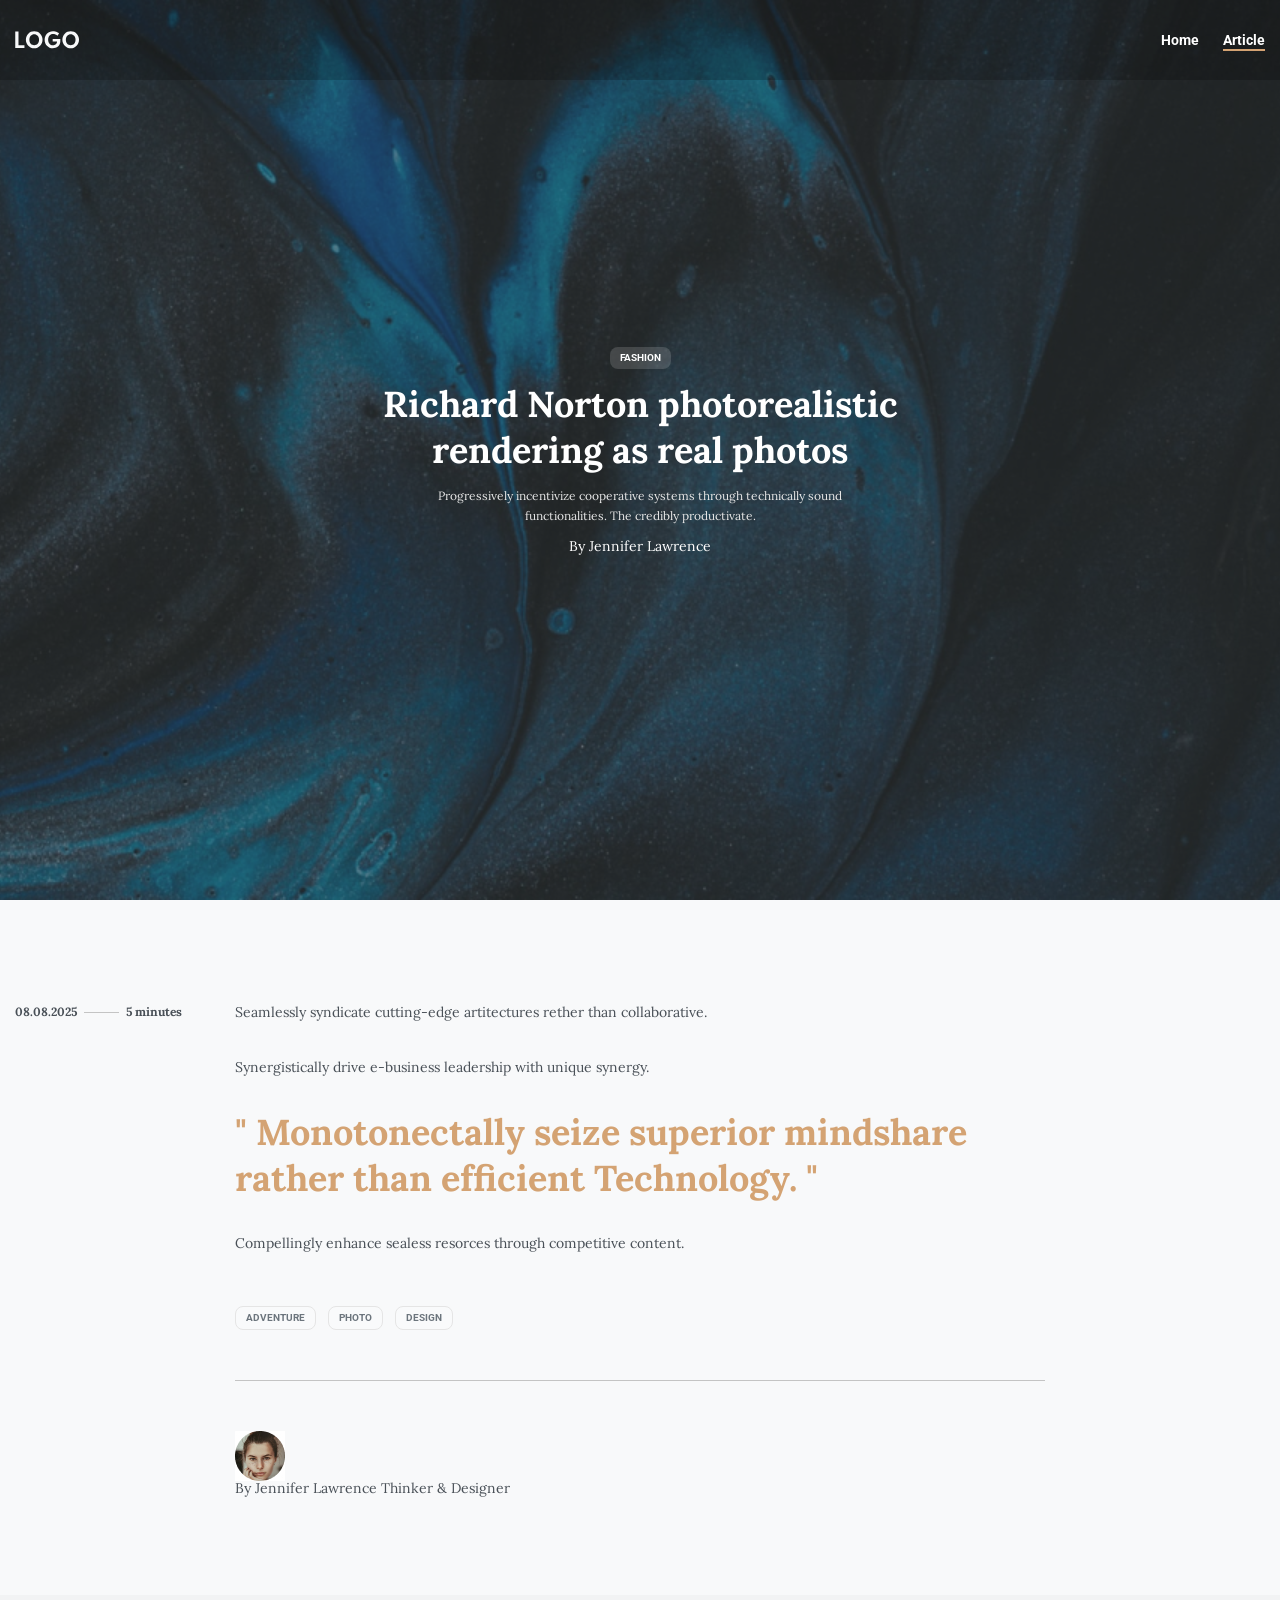
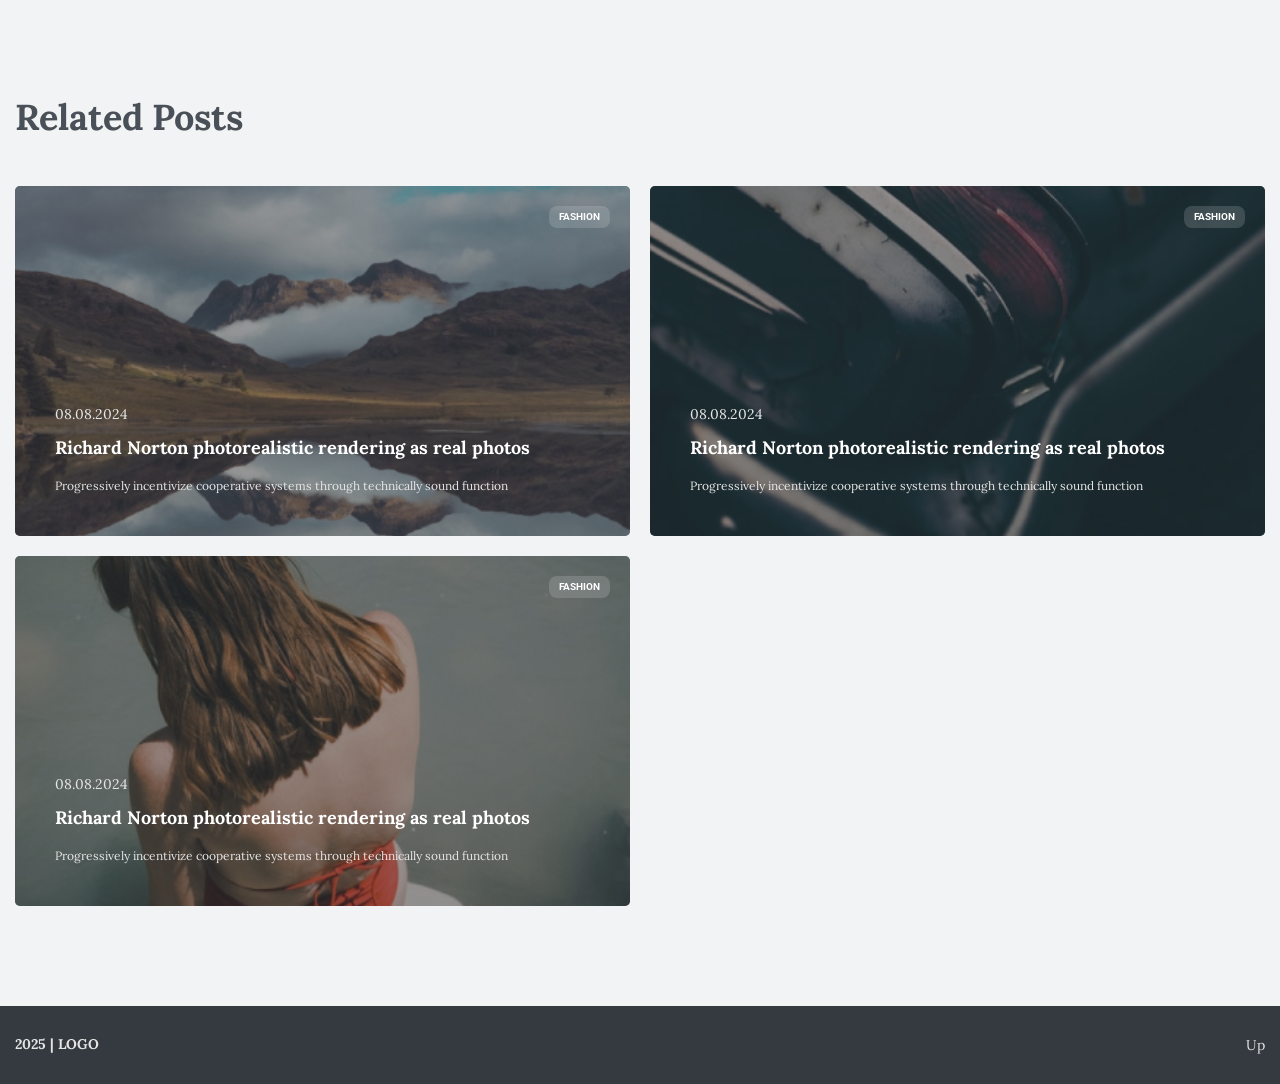
==== article.html @ da2edcae "article" ====
<!DOCTYPE html>
<html lang="en">

<head>
    <meta charset="UTF-8">
    <!-- <meta http-equiv="X-UA-Compatible" content="IE=edge"> -->
    <meta name="viewport" content="width=device-width, initial-scale=1.0">
    <link href="https://fonts.googleapis.com/css?family=Lora:regular,700&display=swap" rel="stylesheet" />
    <link href="https://fonts.googleapis.com/css?family=Roboto:700&display=swap" rel="stylesheet" />
    <link rel="stylesheet" href="css/style.css">
    <title>Article Template - Minimal Blog Template Helvetika</title>
</head>

<body>
    <div class="wrapper">
        <!-- <header class="header">
            <div class="header__container">
                <a href="index.html" class="header__logo">
                    <img src="img/logo.svg" alt="Logo">
                </a>
            </div>
            <nav class="header__menu menu">
                <ul class="menu__list">
                    <li class="menu__item">
                        <a href="index.html" class="menu__link ">Home</a>
                    </li>
                    <li class="menu__item">
                        <a href="article.html" class="menu__link active">Article</a>
                    </li>
                </ul>
            </nav>    
    </header> -->
        <header class="header">
            <div class="header__container">
                <div class="header__logo">
                    <img src="img/logo.svg" alt="Logo">
                </div>
                <nav class="header__menu menu">
                    <ul class="menu__list">
                        <li class="menu__item">
                            <a href="index.html" class="menu__link ">Home</a>
                        </li>
                        <li class="menu__item">
                            <a href="article.html" class="menu__link active">Article</a>
                        </li>
                    </ul>
                </nav>
            </div>
        </header>


        <main class="article">
            <section class="article__big-post big-post">
                <div class="big-post__container">
                    <a data-item href="#" class="big-post__category category">FASHION</a>
                    <h2 data-item class="big-post__title title">
                        Richard Norton photorealistic rendering as real
                        photos
                    </h2>
                    <div data-item class="big-post__text text">
                        <p>Progressively incentivize cooperative systems through technically sound functionalities.
                            The credibly productivate.</p>
                    </div>
                    <a data-item href="#" class="big-post__author">By Jennifer Lawrence</a>
                </div>
                <div class="big-post__bg">
                    <img src="img/article/image.jpg" alt="Image">
                </div>
            </section>
            <div class="article__content">
                <div class="article__container">
                    <aside class="article__info">
                        <div class="article_date">08.08.2025</div>
                        <div class="article__time">5 minutes</div>
                    </aside>
                    <div class="article__body">
                        <div class="article__text">
                            <p data-item>Seamlessly syndicate cutting-edge artitectures rether than collaborative.</p>
                            <p data-item>Synergistically drive e-business leadership with unique synergy.</p>
                            <blockquote data-item>" Monotonectally seize superior mindshare rather than efficient Technology. "</blockquote>
                            <p data-item>Compellingly enhance sealess resorces through competitive content.</p>
                        </div>
                        <div class="article__tags">
                            <a href="" class="article__tag category">ADVENTURE</a>
                            <a href="" class="article__tag category">PHOTO</a>
                            <a href="" class="article__tag category">DESIGN</a>
                        </div>
                        <div class="article__author author">
                            <div class="author__avatar">
                                <img src="img/article/avatar.jpg" alt="Image">
                            </div>
                            <div class="author_body">
                                <a href="#" class="author__title">By Jennifer Lawrence</a>
                                <a href="#" class="author__skils">Thinker & Designer</a>
                            </div>

                        </div>
                    </div>
                </div>
            </div>


            <!-- <div class="home__sections">
            <div class="home__main-slider main-slider swiper">
                <div class="main-slider__wrapper swiper-wrapper">
                    <div class="main-slider__slide swiper-slide ">
                        <img class="main-slider__bg" src="img/main-slider/01.jpg" alt="Image">
                        <div class="main-slider__container">
                            <a href="#" class="main-slider__category category">ADVENTURE</a>
                            <div class="main-slider__title title">Richird Norton photorealistic rendering as real
                                photos</div>
                            <div class="main-slider__body">
                                <div class="main-slider__date">15.04.2025</div>
                                <div class="main-slider__text text">
                                    <p>Progressively incentivize cooperative systems
                                        through technically sound functionalities. The credibly productivate
                                        seamless data.</p>
                                </div>
                            </div>
                        </div>
                    </div>
                    <div class="main-slider__slide swiper-slide">
                        <img class="main-slider__bg" src="img/main-slider/02.jpg" alt="Image">
                        <div class="main-slider__container">
                            <a href="#" class="main-slider__category category">ADVENTURE</a>
                            <div class="main-slider__title title">Lorem ipsum dolor sit amet, consectetur
                                adipisicing elit. Nulla, similique.</div>
                            <div class="main-slider__body">
                                <div class="main-slider__date">31.05.2025</div>
                                <div class="main-slider__text text">
                                    <p>Progressively incentivize cooperative systems
                                        through technically sound functionalities. The credibly productivate
                                        seamless data.</p>
                                </div>
                            </div>
                        </div>
                    </div>
                    <div class="main-slider__slide swiper-slide">
                        <img class="main-slider__bg" src="img/main-slider/03.jpg" alt="Image">
                        <div class="main-slider__container">
                            <a href="#" class="main-slider__category category">ADVENTURE</a>
                            <div class="main-slider__title title">Lorem ipsum dolor sit, amet consectetur
                                adipisicing elit. Delectus vero iste possimus iure ab deserunt illo.</div>
                            <div class="main-slider__body">
                                <div class="main-slider__date">11.06.2025</div>
                                <div class="main-slider__text text">
                                    <p>Progressively incentivize cooperative systems
                                        through technically sound functionalities. The credibly productivate
                                        seamless data.</p>
                                </div>
                            </div>
                        </div>
                    </div>
                </div>
                <div class="main-slider__bullets bullets">
                    <div class="bullets__container">
                        <div class="bullets__items"></div>
                    </div>
                </div>
            </div>


            <section class="home__popular popular">
                <div class="popular__container">
                    <div data-item class="popular__header">
                        <h2 class="popular__title title title_dark">Popular topics</h2>
                        <nav class="popular__nav nav-popular">
                            <button type="button" class="nav-popular__item active">Adventure</button>
                            <button type="button" class="nav-popular__item ">Travel</button>
                            <button type="button" class="nav-popular__item ">Technology</button>
                            <button type="button" class="nav-popular__item ">Fashion</button>
                        </nav>
                    </div>
                    <div class="popular__content">
                        <div class="popular__tab active">
                            <div class="popular__items">
                                <article data-item class="popular__item item-popular">
                                    <a href="" class="item-popular__category category">ADVENTURE</a>
                                    <a href="#" class="item-popular__image">
                                        <img src="img/popular/01.jpg" alt="Image">
                                    </a>
                                    <div class="item-popular__date">08.08.2024</div>
                                    <h4 class="item-popular__title">
                                        <a href="" class="item-popular__link-title">
                                            Dream destination to visit this year in Paris
                                        </a>
                                    </h4>
                                    <div class="item-popular__text text">
                                        <p>Prorressively incentivize cooperative systems through technically sound
                                            functionalities. Credibly productivate seamless data with flexible
                                            schemas.</p>
                                    </div>
                                </article>
                                <article data-item class="popular__item item-popular">
                                    <a href="" class="item-popular__category category">ADVENTURE</a>
                                    <a href="#" class="item-popular__image">
                                        <img src="img/popular/05.jpg" alt="Image">
                                    </a>
                                    <div class="item-popular__date">08.08.2024</div>
                                    <h4 class="item-popular__title">
                                        <a href="" class="item-popular__link-title">
                                            Thins to know before visiting Cave in Germany
                                        </a>
                                    </h4>
                                    <div class="item-popular__text text">
                                        <p>Prorressively incentivize cooperative systems through technically sound
                                            functionalities. </p>
                                    </div>
                                </article>
                                <article data-item class="popular__item item-popular">
                                    <a href="" class="item-popular__category category">TRAVEL</a>
                                    <a href="#" class="item-popular__image">
                                        <img src="img/popular/02.jpg" alt="Image">
                                    </a>
                                    <div class="item-popular__date">08.08.2024</div>
                                    <h4 class="item-popular__title">
                                        <a href="" class="item-popular__link-title">
                                            Breathtaking first-person photos around Europe
                                        </a>
                                    </h4>
                                    <div class="item-popular__text text">
                                        <p>What collectors need to know about authenticity.</p>
                                    </div>
                                </article>
                                <article data-item class="popular__item item-popular">
                                    <a href="" class="item-popular__category category">FASHION</a>
                                    <a href="#" class="item-popular__image">
                                        <img src="img/popular/03.jpg" alt="Image">
                                    </a>
                                    <div class="item-popular__date">08.08.2024</div>
                                    <h4 class="item-popular__title">
                                        <a href="" class="item-popular__link-title">
                                            Thins to know before visiting Cave in Germany
                                        </a>
                                    </h4>
                                    <div class="item-popular__text text">
                                        <p>Prorressively incentivize cooperative systems through technically sound
                                            functionalities. </p>
                                    </div>
                                </article>
                                <article data-item class="popular__item item-popular">
                                    <a href="" class="item-popular__category category">TECHNOLOGY</a>
                                    <a href="#" class="item-popular__image">
                                        <img src="img/popular/04.jpg" alt="Image">
                                    </a>
                                    <div class="item-popular__date">08.08.2024</div>
                                    <h4 class="item-popular__title">
                                        <a href="" class="item-popular__link-title">
                                            What collectors need to know about authenticity
                                        </a>
                                    </h4>
                                    <div class="item-popular__text text">
                                        <p> Credibly productivate seamless data with flexible schemas.</p>
                                    </div>
                                </article>
                                <article data-item class="popular__item item-popular">
                                    <a href="" class="item-popular__category category">ADVENTURE</a>
                                    <a href="#" class="item-popular__image">
                                        <img src="img/popular/06.jpg" alt="Image">
                                    </a>
                                    <div class="item-popular__date">08.08.2024</div>
                                    <h4 class="item-popular__title">
                                        <a href="" class="item-popular__link-title">
                                            Nina Smith vibrant work collab with Nike Dunk
                                        </a>
                                    </h4>
                                    <div class="item-popular__text text">
                                        <p>Prorressively incentivize cooperative systems through technically sound
                                            functionalities. </p>
                                    </div>
                                </article>
                                <article data-item class="popular__item item-popular">
                                    <a href="" class="item-popular__category category">ADVENTURE</a>
                                    <a href="#" class="item-popular__image">
                                        <img src="img/popular/07.jpg" alt="Image">
                                    </a>
                                    <div class="item-popular__date">08.08.2024</div>
                                    <h4 class="item-popular__title">
                                        <a href="" class="item-popular__link-title">
                                            Richard Norton photorealistic rendering as real photos
                                        </a>
                                    </h4>
                                    <div class="item-popular__text text">
                                        <p>Prorressively incentivize cooperative systems through technically sound
                                            functionalities. Credibly productivate seamless data with flexible
                                            schemas.</p>
                                    </div>
                                </article>
                                <article data-item class="popular__item item-popular">
                                    <a href="" class="item-popular__category category">ADVENTURE</a>
                                    <a href="#" class="item-popular__image">
                                        <img src="img/popular/05.jpg" alt="Image">
                                    </a>
                                    <div class="item-popular__date">08.08.2024</div>
                                    <h4 class="item-popular__title">
                                        <a href="" class="item-popular__link-title">
                                            Thins to know before visiting Cave in Germany
                                        </a>
                                    </h4>
                                    <div class="item-popular__text text">
                                        <p>Prorressively incentivize cooperative systems through technically sound
                                            functionalities. </p>
                                    </div>
                                </article>
                            </div>
                        </div>
                        <div class="popular__tab">
                            <div class="popular__items">
                                <article class="popular__item item-popular">
                                    <a href="" class="item-popular__category category">TRAVEL</a>
                                    <a href="#" class="item-popular__image">
                                        <img src="img/popular/08.jpg" alt="Image">
                                    </a>
                                    <div class="item-popular__date">08.08.2024</div>
                                    <h4 class="item-popular__title">
                                        <a href="" class="item-popular__link-title">
                                            Dream destination to visit this year in Paris
                                        </a>
                                    </h4>
                                    <div class="item-popular__text text">
                                        <p>Prorressively incentivize cooperative systems through technically sound
                                            functionalities. Credibly productivate seamless data with flexible
                                            schemas.</p>
                                    </div>
                                </article>

                            </div>
                        </div>
                        <div class="popular__tab">
                            <div class="popular__items">
                                <article data-item class="popular__item item-popular">
                                    <a href="" class="item-popular__category category">TECHNOLOGY</a>
                                    <a href="#" class="item-popular__image">
                                        <img src="img/popular/08.jpg" alt="Image">
                                    </a>
                                    <div class="item-popular__date">08.08.2024</div>
                                    <h4 class="item-popular__title">
                                        <a href="" class="item-popular__link-title">
                                            Dream destination to visit this year in Paris
                                        </a>
                                    </h4>
                                    <div class="item-popular__text text">
                                        <p>Prorressively incentivize cooperative systems through technically sound
                                            functionalities. Credibly productivate seamless data with flexible
                                            schemas.</p>
                                    </div>
                                </article>
                                <article data-item class="popular__item item-popular">
                                    <a href="" class="item-popular__category category">TECHNOLOGY</a>
                                    <a href="#" class="item-popular__image">
                                        <img src="img/popular/08.jpg" alt="Image">
                                    </a>
                                    <div class="item-popular__date">08.08.2024</div>
                                    <h4 class="item-popular__title">
                                        <a href="" class="item-popular__link-title">
                                            Dream destination to visit this year in Paris
                                        </a>
                                    </h4>
                                    <div class="item-popular__text text">
                                        <p>Prorressively incentivize cooperative systems through technically sound
                                            functionalities. Credibly productivate seamless data with flexible
                                            schemas.</p>
                                    </div>
                                </article>



                            </div>
                        </div>
                        <div class="popular__tab">
                            <div class="popular__items">
                                <article data-item class="popular__item item-popular">
                                    <a href="" class="item-popular__category category">FASHION</a>
                                    <a href="#" class="item-popular__image">
                                        <img src="img/popular/08.jpg" alt="Image">
                                    </a>
                                    <div class="item-popular__date">08.08.2024</div>
                                    <h4 class="item-popular__title">
                                        <a href="" class="item-popular__link-title">
                                            Dream destination to visit this year in Paris
                                        </a>
                                    </h4>
                                    <div class="item-popular__text text">
                                        <p>Prorressively incentivize cooperative systems through technically sound
                                            functionalities. Credibly productivate seamless data with flexible
                                            schemas.</p>
                                    </div>
                                </article>
                                <article data-item class="popular__item item-popular">
                                    <a href="" class="item-popular__category category">FASHION</a>
                                    <a href="#" class="item-popular__image">
                                        <img src="img/popular/07.jpg" alt="Image">
                                    </a>
                                    <div class="item-popular__date">08.08.2024</div>
                                    <h4 class="item-popular__title">
                                        <a href="" class="item-popular__link-title">
                                            Dream destination to visit this year in Paris
                                        </a>
                                    </h4>
                                    <div class="item-popular__text text">
                                        <p>Prorressively incentivize cooperative systems through technically sound
                                            functionalities. Credibly productivate seamless data with flexible
                                            schemas.</p>
                                    </div>
                                </article>
                                <article data-item class="popular__item item-popular">
                                    <a href="" class="item-popular__category category">FASHION</a>
                                    <a href="#" class="item-popular__image">
                                        <img src="img/popular/07.jpg" alt="Image">
                                    </a>
                                    <div class="item-popular__date">08.08.2024</div>
                                    <h4 class="item-popular__title">
                                        <a href="" class="item-popular__link-title">
                                            Dream destination to visit this year in Paris
                                        </a>
                                    </h4>
                                    <div class="item-popular__text text">
                                        <p>Prorressively incentivize cooperative systems through technically sound
                                            functionalities. Credibly productivate seamless data with flexible
                                            schemas.</p>
                                    </div>
                                </article>
                            </div>
                        </div>

                    </div>
                </div>
            </section>

        </div> -->

            <section class="article__related related">
                <div class="related__container">
                    <h2 data-item class="related__title title title_dark">Related Posts</h2>
                    <div class="related__items">
                        <article data-item class="related__item item-related">
                            <a href="#" class="item-related__category category">FASHION</a>
                            <a href="#" class="item-related__content">
                                <div class="item-related__date">08.08.2024</div>
                                <h4 class="item-related__title">Richard Norton photorealistic rendering as real photos
                                </h4>
                                <div class="item-related__text text">
                                    <p>Progressively incentivize cooperative systems through technically sound function
                                    </p>
                                </div>
                            </a>
                            <div class="item-related__image">
                                <img src="img/related/01.jpg" alt="Image">
                            </div>
                        </article>
                        <article data-item class="related__item item-related">
                            <a href="#" class="item-related__category category">FASHION</a>
                            <a href="#" class="item-related__content">
                                <div class="item-related__date">08.08.2024</div>
                                <h4 class="item-related__title">Richard Norton photorealistic rendering as real photos
                                </h4>
                                <div class="item-related__text text">
                                    <p>Progressively incentivize cooperative systems through technically sound function
                                    </p>
                                </div>
                            </a>
                            <div class="item-related__image">
                                <img src="img/related/02.jpg" alt="Image">
                            </div>
                        </article>
                        <article data-item class="related__item item-related">
                            <a href="#" class="item-related__category category">FASHION</a>
                            <a href="#" class="item-related__content">
                                <div class="item-related__date">08.08.2024</div>
                                <h4 class="item-related__title">Richard Norton photorealistic rendering as real photos
                                </h4>
                                <div class="item-related__text text">
                                    <p>Progressively incentivize cooperative systems through technically sound function
                                    </p>
                                </div>
                            </a>
                            <div class="item-related__image">
                                <img src="img/related/03.jpg" alt="Image">
                            </div>
                        </article>
                    </div>
                </div>
            </section>
        </main>
        <footer class="footer">
            <div class="footer__container">
                <div class="footer__text">2025 | LOGO</div>
                <button class="footer__up" type="button">Up</button>
            </div>
        </footer>
    </div>
    <script src="https://cdn.jsdelivr.net/npm/swiper@8/swiper-bundle.min.js"></script>
    <script src="js/script.js"></script>
</body>

</html>
---- css/style.css ----
/* --RESET STYLES-- */
@import url('reset.css');
/* --COMMON STYLES-- */
@import url('common.css');
/* --HEDER STYLES-- */
@import url('header.css');
/* --FOOTER STYLES-- */
@import url('footer.css');
/* --HomePage STYLES-- */
@import url('homepage.css');
/* --ArticlePage STYLES-- */
@import url('article.css');
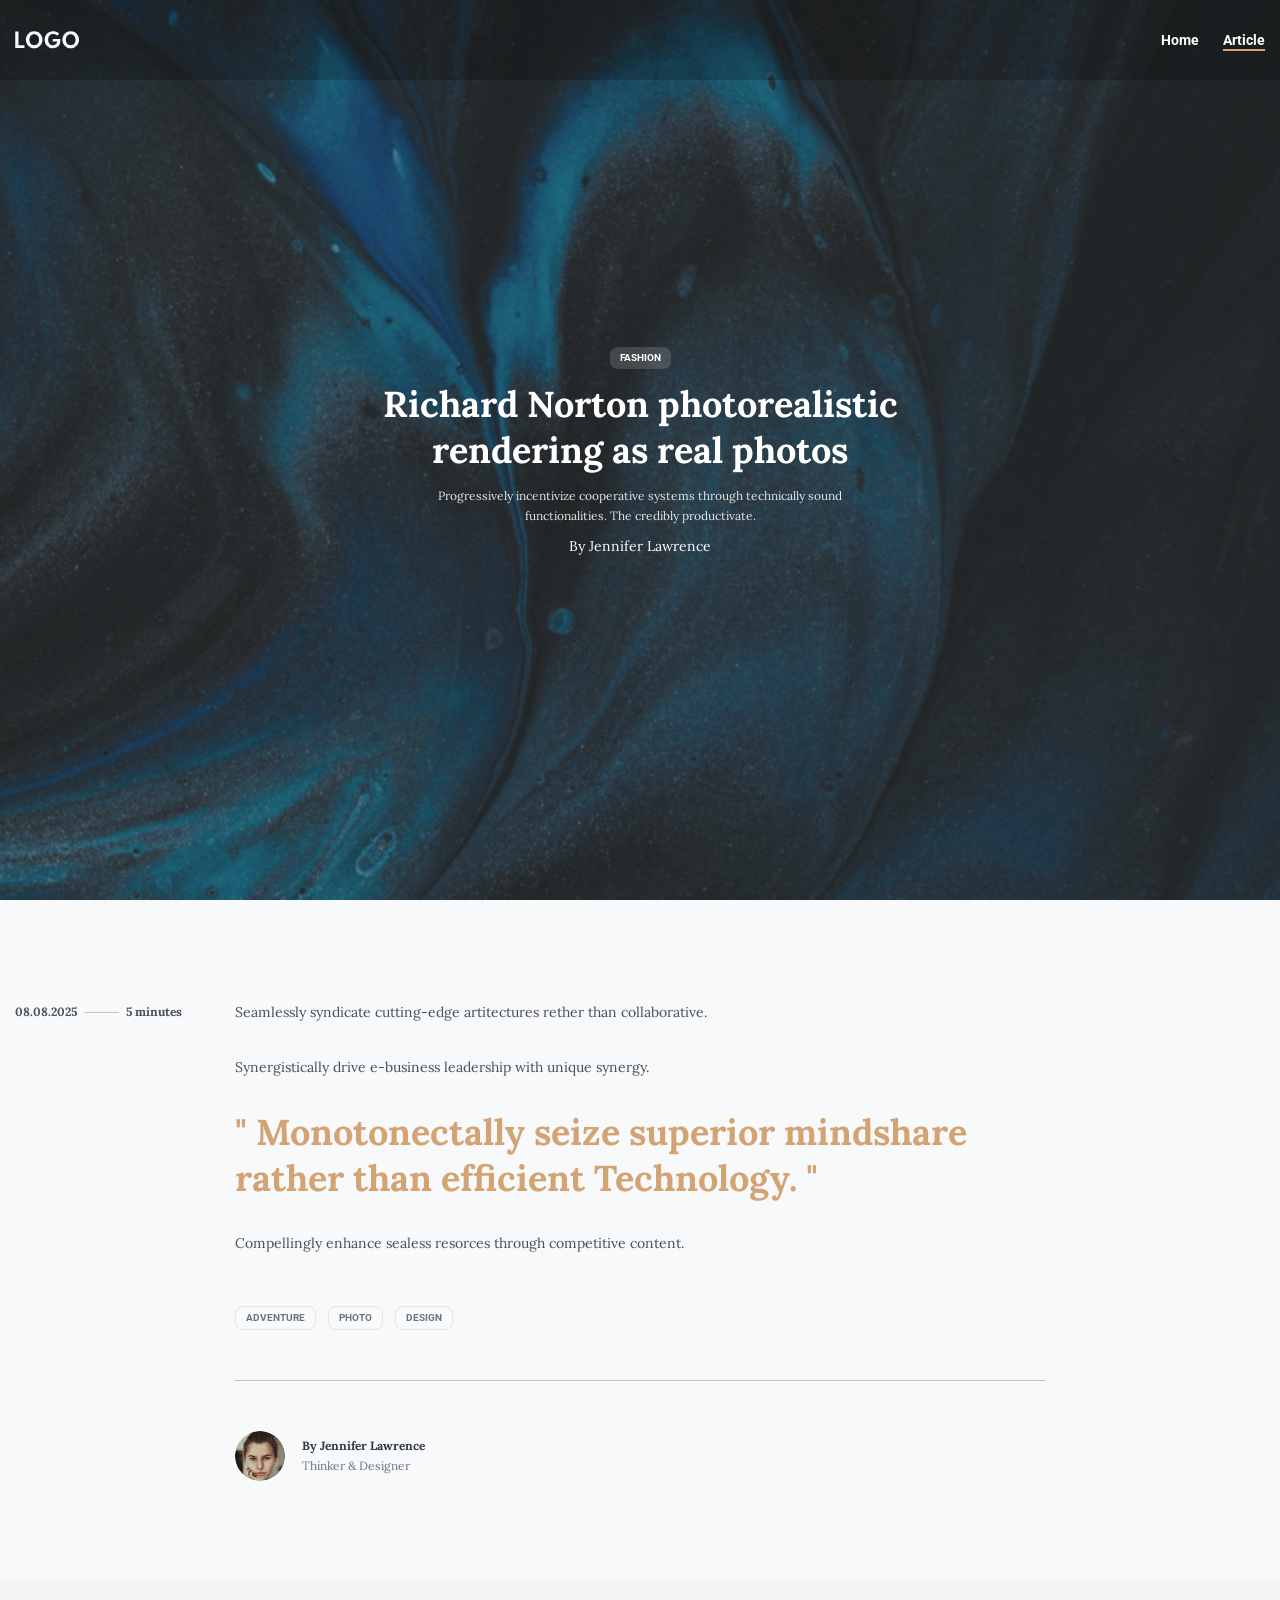
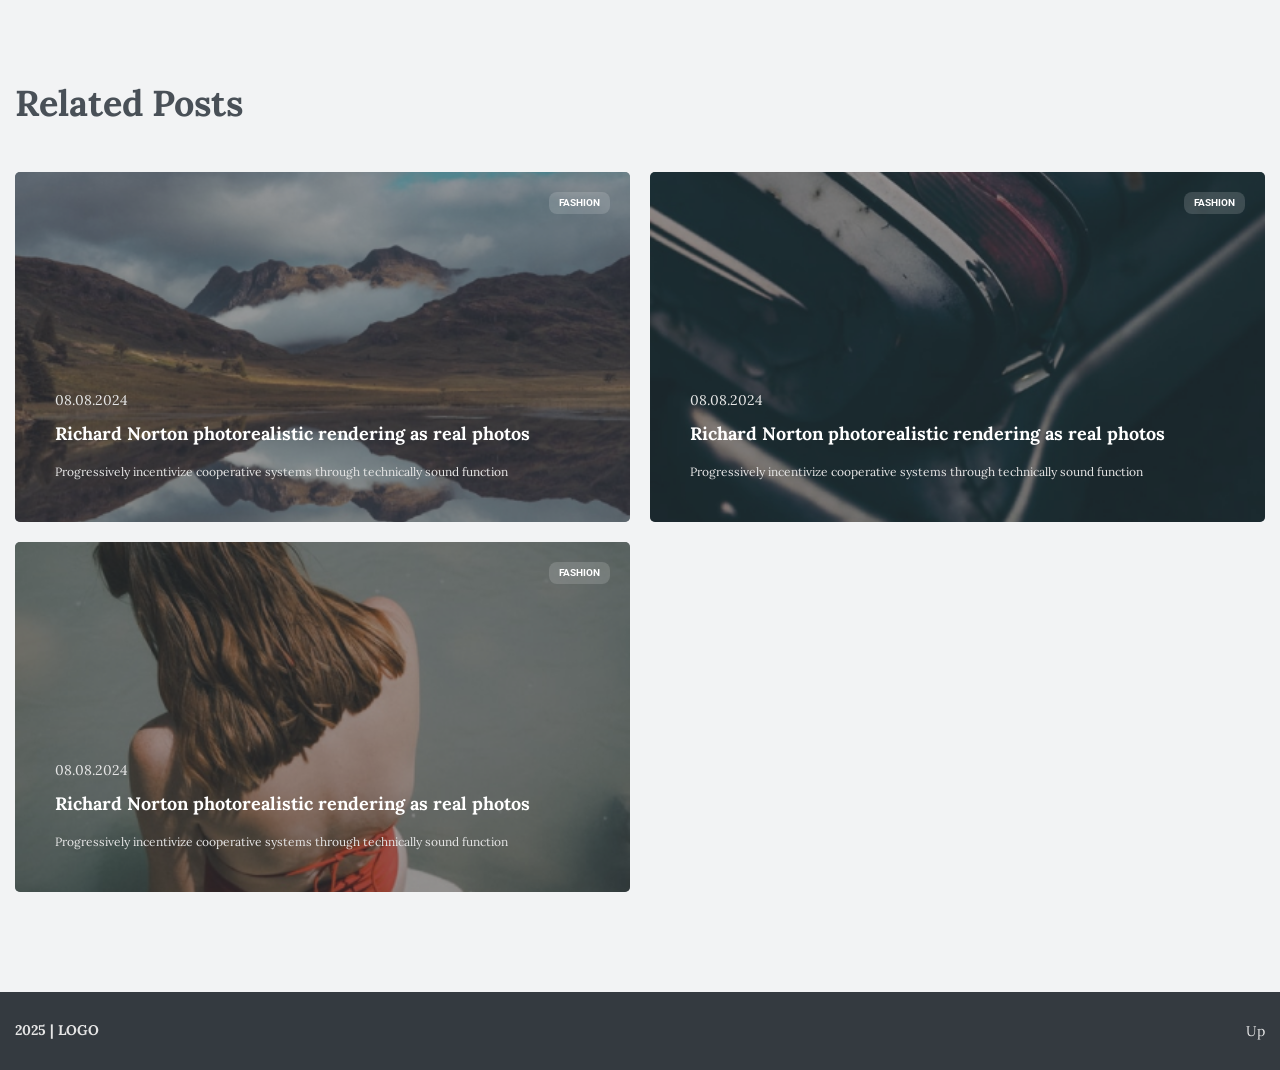
==== commit 914d176d: "Minimal Blog" ====
--- a/article.html
+++ b/article.html
@@ -13,23 +13,6 @@
 
 <body>
     <div class="wrapper">
-        <!-- <header class="header">
-            <div class="header__container">
-                <a href="index.html" class="header__logo">
-                    <img src="img/logo.svg" alt="Logo">
-                </a>
-            </div>
-            <nav class="header__menu menu">
-                <ul class="menu__list">
-                    <li class="menu__item">
-                        <a href="index.html" class="menu__link ">Home</a>
-                    </li>
-                    <li class="menu__item">
-                        <a href="article.html" class="menu__link active">Article</a>
-                    </li>
-                </ul>
-            </nav>    
-    </header> -->
         <header class="header">
             <div class="header__container">
                 <div class="header__logo">
@@ -47,7 +30,6 @@
                 </nav>
             </div>
         </header>
-
 
         <main class="article">
             <section class="article__big-post big-post">
@@ -77,15 +59,16 @@
                         <div class="article__text">
                             <p data-item>Seamlessly syndicate cutting-edge artitectures rether than collaborative.</p>
                             <p data-item>Synergistically drive e-business leadership with unique synergy.</p>
-                            <blockquote data-item>" Monotonectally seize superior mindshare rather than efficient Technology. "</blockquote>
+                            <blockquote data-item>" Monotonectally seize superior mindshare rather than efficient
+                                Technology. "</blockquote>
                             <p data-item>Compellingly enhance sealess resorces through competitive content.</p>
                         </div>
-                        <div class="article__tags">
+                        <div data-item class="article__tags">
                             <a href="" class="article__tag category">ADVENTURE</a>
                             <a href="" class="article__tag category">PHOTO</a>
                             <a href="" class="article__tag category">DESIGN</a>
                         </div>
-                        <div class="article__author author">
+                        <div data-item class="article__author author">
                             <div class="author__avatar">
                                 <img src="img/article/avatar.jpg" alt="Image">
                             </div>
@@ -98,336 +81,6 @@
                     </div>
                 </div>
             </div>
-
-
-            <!-- <div class="home__sections">
-            <div class="home__main-slider main-slider swiper">
-                <div class="main-slider__wrapper swiper-wrapper">
-                    <div class="main-slider__slide swiper-slide ">
-                        <img class="main-slider__bg" src="img/main-slider/01.jpg" alt="Image">
-                        <div class="main-slider__container">
-                            <a href="#" class="main-slider__category category">ADVENTURE</a>
-                            <div class="main-slider__title title">Richird Norton photorealistic rendering as real
-                                photos</div>
-                            <div class="main-slider__body">
-                                <div class="main-slider__date">15.04.2025</div>
-                                <div class="main-slider__text text">
-                                    <p>Progressively incentivize cooperative systems
-                                        through technically sound functionalities. The credibly productivate
-                                        seamless data.</p>
-                                </div>
-                            </div>
-                        </div>
-                    </div>
-                    <div class="main-slider__slide swiper-slide">
-                        <img class="main-slider__bg" src="img/main-slider/02.jpg" alt="Image">
-                        <div class="main-slider__container">
-                            <a href="#" class="main-slider__category category">ADVENTURE</a>
-                            <div class="main-slider__title title">Lorem ipsum dolor sit amet, consectetur
-                                adipisicing elit. Nulla, similique.</div>
-                            <div class="main-slider__body">
-                                <div class="main-slider__date">31.05.2025</div>
-                                <div class="main-slider__text text">
-                                    <p>Progressively incentivize cooperative systems
-                                        through technically sound functionalities. The credibly productivate
-                                        seamless data.</p>
-                                </div>
-                            </div>
-                        </div>
-                    </div>
-                    <div class="main-slider__slide swiper-slide">
-                        <img class="main-slider__bg" src="img/main-slider/03.jpg" alt="Image">
-                        <div class="main-slider__container">
-                            <a href="#" class="main-slider__category category">ADVENTURE</a>
-                            <div class="main-slider__title title">Lorem ipsum dolor sit, amet consectetur
-                                adipisicing elit. Delectus vero iste possimus iure ab deserunt illo.</div>
-                            <div class="main-slider__body">
-                                <div class="main-slider__date">11.06.2025</div>
-                                <div class="main-slider__text text">
-                                    <p>Progressively incentivize cooperative systems
-                                        through technically sound functionalities. The credibly productivate
-                                        seamless data.</p>
-                                </div>
-                            </div>
-                        </div>
-                    </div>
-                </div>
-                <div class="main-slider__bullets bullets">
-                    <div class="bullets__container">
-                        <div class="bullets__items"></div>
-                    </div>
-                </div>
-            </div>
-
-
-            <section class="home__popular popular">
-                <div class="popular__container">
-                    <div data-item class="popular__header">
-                        <h2 class="popular__title title title_dark">Popular topics</h2>
-                        <nav class="popular__nav nav-popular">
-                            <button type="button" class="nav-popular__item active">Adventure</button>
-                            <button type="button" class="nav-popular__item ">Travel</button>
-                            <button type="button" class="nav-popular__item ">Technology</button>
-                            <button type="button" class="nav-popular__item ">Fashion</button>
-                        </nav>
-                    </div>
-                    <div class="popular__content">
-                        <div class="popular__tab active">
-                            <div class="popular__items">
-                                <article data-item class="popular__item item-popular">
-                                    <a href="" class="item-popular__category category">ADVENTURE</a>
-                                    <a href="#" class="item-popular__image">
-                                        <img src="img/popular/01.jpg" alt="Image">
-                                    </a>
-                                    <div class="item-popular__date">08.08.2024</div>
-                                    <h4 class="item-popular__title">
-                                        <a href="" class="item-popular__link-title">
-                                            Dream destination to visit this year in Paris
-                                        </a>
-                                    </h4>
-                                    <div class="item-popular__text text">
-                                        <p>Prorressively incentivize cooperative systems through technically sound
-                                            functionalities. Credibly productivate seamless data with flexible
-                                            schemas.</p>
-                                    </div>
-                                </article>
-                                <article data-item class="popular__item item-popular">
-                                    <a href="" class="item-popular__category category">ADVENTURE</a>
-                                    <a href="#" class="item-popular__image">
-                                        <img src="img/popular/05.jpg" alt="Image">
-                                    </a>
-                                    <div class="item-popular__date">08.08.2024</div>
-                                    <h4 class="item-popular__title">
-                                        <a href="" class="item-popular__link-title">
-                                            Thins to know before visiting Cave in Germany
-                                        </a>
-                                    </h4>
-                                    <div class="item-popular__text text">
-                                        <p>Prorressively incentivize cooperative systems through technically sound
-                                            functionalities. </p>
-                                    </div>
-                                </article>
-                                <article data-item class="popular__item item-popular">
-                                    <a href="" class="item-popular__category category">TRAVEL</a>
-                                    <a href="#" class="item-popular__image">
-                                        <img src="img/popular/02.jpg" alt="Image">
-                                    </a>
-                                    <div class="item-popular__date">08.08.2024</div>
-                                    <h4 class="item-popular__title">
-                                        <a href="" class="item-popular__link-title">
-                                            Breathtaking first-person photos around Europe
-                                        </a>
-                                    </h4>
-                                    <div class="item-popular__text text">
-                                        <p>What collectors need to know about authenticity.</p>
-                                    </div>
-                                </article>
-                                <article data-item class="popular__item item-popular">
-                                    <a href="" class="item-popular__category category">FASHION</a>
-                                    <a href="#" class="item-popular__image">
-                                        <img src="img/popular/03.jpg" alt="Image">
-                                    </a>
-                                    <div class="item-popular__date">08.08.2024</div>
-                                    <h4 class="item-popular__title">
-                                        <a href="" class="item-popular__link-title">
-                                            Thins to know before visiting Cave in Germany
-                                        </a>
-                                    </h4>
-                                    <div class="item-popular__text text">
-                                        <p>Prorressively incentivize cooperative systems through technically sound
-                                            functionalities. </p>
-                                    </div>
-                                </article>
-                                <article data-item class="popular__item item-popular">
-                                    <a href="" class="item-popular__category category">TECHNOLOGY</a>
-                                    <a href="#" class="item-popular__image">
-                                        <img src="img/popular/04.jpg" alt="Image">
-                                    </a>
-                                    <div class="item-popular__date">08.08.2024</div>
-                                    <h4 class="item-popular__title">
-                                        <a href="" class="item-popular__link-title">
-                                            What collectors need to know about authenticity
-                                        </a>
-                                    </h4>
-                                    <div class="item-popular__text text">
-                                        <p> Credibly productivate seamless data with flexible schemas.</p>
-                                    </div>
-                                </article>
-                                <article data-item class="popular__item item-popular">
-                                    <a href="" class="item-popular__category category">ADVENTURE</a>
-                                    <a href="#" class="item-popular__image">
-                                        <img src="img/popular/06.jpg" alt="Image">
-                                    </a>
-                                    <div class="item-popular__date">08.08.2024</div>
-                                    <h4 class="item-popular__title">
-                                        <a href="" class="item-popular__link-title">
-                                            Nina Smith vibrant work collab with Nike Dunk
-                                        </a>
-                                    </h4>
-                                    <div class="item-popular__text text">
-                                        <p>Prorressively incentivize cooperative systems through technically sound
-                                            functionalities. </p>
-                                    </div>
-                                </article>
-                                <article data-item class="popular__item item-popular">
-                                    <a href="" class="item-popular__category category">ADVENTURE</a>
-                                    <a href="#" class="item-popular__image">
-                                        <img src="img/popular/07.jpg" alt="Image">
-                                    </a>
-                                    <div class="item-popular__date">08.08.2024</div>
-                                    <h4 class="item-popular__title">
-                                        <a href="" class="item-popular__link-title">
-                                            Richard Norton photorealistic rendering as real photos
-                                        </a>
-                                    </h4>
-                                    <div class="item-popular__text text">
-                                        <p>Prorressively incentivize cooperative systems through technically sound
-                                            functionalities. Credibly productivate seamless data with flexible
-                                            schemas.</p>
-                                    </div>
-                                </article>
-                                <article data-item class="popular__item item-popular">
-                                    <a href="" class="item-popular__category category">ADVENTURE</a>
-                                    <a href="#" class="item-popular__image">
-                                        <img src="img/popular/05.jpg" alt="Image">
-                                    </a>
-                                    <div class="item-popular__date">08.08.2024</div>
-                                    <h4 class="item-popular__title">
-                                        <a href="" class="item-popular__link-title">
-                                            Thins to know before visiting Cave in Germany
-                                        </a>
-                                    </h4>
-                                    <div class="item-popular__text text">
-                                        <p>Prorressively incentivize cooperative systems through technically sound
-                                            functionalities. </p>
-                                    </div>
-                                </article>
-                            </div>
-                        </div>
-                        <div class="popular__tab">
-                            <div class="popular__items">
-                                <article class="popular__item item-popular">
-                                    <a href="" class="item-popular__category category">TRAVEL</a>
-                                    <a href="#" class="item-popular__image">
-                                        <img src="img/popular/08.jpg" alt="Image">
-                                    </a>
-                                    <div class="item-popular__date">08.08.2024</div>
-                                    <h4 class="item-popular__title">
-                                        <a href="" class="item-popular__link-title">
-                                            Dream destination to visit this year in Paris
-                                        </a>
-                                    </h4>
-                                    <div class="item-popular__text text">
-                                        <p>Prorressively incentivize cooperative systems through technically sound
-                                            functionalities. Credibly productivate seamless data with flexible
-                                            schemas.</p>
-                                    </div>
-                                </article>
-
-                            </div>
-                        </div>
-                        <div class="popular__tab">
-                            <div class="popular__items">
-                                <article data-item class="popular__item item-popular">
-                                    <a href="" class="item-popular__category category">TECHNOLOGY</a>
-                                    <a href="#" class="item-popular__image">
-                                        <img src="img/popular/08.jpg" alt="Image">
-                                    </a>
-                                    <div class="item-popular__date">08.08.2024</div>
-                                    <h4 class="item-popular__title">
-                                        <a href="" class="item-popular__link-title">
-                                            Dream destination to visit this year in Paris
-                                        </a>
-                                    </h4>
-                                    <div class="item-popular__text text">
-                                        <p>Prorressively incentivize cooperative systems through technically sound
-                                            functionalities. Credibly productivate seamless data with flexible
-                                            schemas.</p>
-                                    </div>
-                                </article>
-                                <article data-item class="popular__item item-popular">
-                                    <a href="" class="item-popular__category category">TECHNOLOGY</a>
-                                    <a href="#" class="item-popular__image">
-                                        <img src="img/popular/08.jpg" alt="Image">
-                                    </a>
-                                    <div class="item-popular__date">08.08.2024</div>
-                                    <h4 class="item-popular__title">
-                                        <a href="" class="item-popular__link-title">
-                                            Dream destination to visit this year in Paris
-                                        </a>
-                                    </h4>
-                                    <div class="item-popular__text text">
-                                        <p>Prorressively incentivize cooperative systems through technically sound
-                                            functionalities. Credibly productivate seamless data with flexible
-                                            schemas.</p>
-                                    </div>
-                                </article>
-
-
-
-                            </div>
-                        </div>
-                        <div class="popular__tab">
-                            <div class="popular__items">
-                                <article data-item class="popular__item item-popular">
-                                    <a href="" class="item-popular__category category">FASHION</a>
-                                    <a href="#" class="item-popular__image">
-                                        <img src="img/popular/08.jpg" alt="Image">
-                                    </a>
-                                    <div class="item-popular__date">08.08.2024</div>
-                                    <h4 class="item-popular__title">
-                                        <a href="" class="item-popular__link-title">
-                                            Dream destination to visit this year in Paris
-                                        </a>
-                                    </h4>
-                                    <div class="item-popular__text text">
-                                        <p>Prorressively incentivize cooperative systems through technically sound
-                                            functionalities. Credibly productivate seamless data with flexible
-                                            schemas.</p>
-                                    </div>
-                                </article>
-                                <article data-item class="popular__item item-popular">
-                                    <a href="" class="item-popular__category category">FASHION</a>
-                                    <a href="#" class="item-popular__image">
-                                        <img src="img/popular/07.jpg" alt="Image">
-                                    </a>
-                                    <div class="item-popular__date">08.08.2024</div>
-                                    <h4 class="item-popular__title">
-                                        <a href="" class="item-popular__link-title">
-                                            Dream destination to visit this year in Paris
-                                        </a>
-                                    </h4>
-                                    <div class="item-popular__text text">
-                                        <p>Prorressively incentivize cooperative systems through technically sound
-                                            functionalities. Credibly productivate seamless data with flexible
-                                            schemas.</p>
-                                    </div>
-                                </article>
-                                <article data-item class="popular__item item-popular">
-                                    <a href="" class="item-popular__category category">FASHION</a>
-                                    <a href="#" class="item-popular__image">
-                                        <img src="img/popular/07.jpg" alt="Image">
-                                    </a>
-                                    <div class="item-popular__date">08.08.2024</div>
-                                    <h4 class="item-popular__title">
-                                        <a href="" class="item-popular__link-title">
-                                            Dream destination to visit this year in Paris
-                                        </a>
-                                    </h4>
-                                    <div class="item-popular__text text">
-                                        <p>Prorressively incentivize cooperative systems through technically sound
-                                            functionalities. Credibly productivate seamless data with flexible
-                                            schemas.</p>
-                                    </div>
-                                </article>
-                            </div>
-                        </div>
-
-                    </div>
-                </div>
-            </section>
-
-        </div> -->
 
             <section class="article__related related">
                 <div class="related__container">
